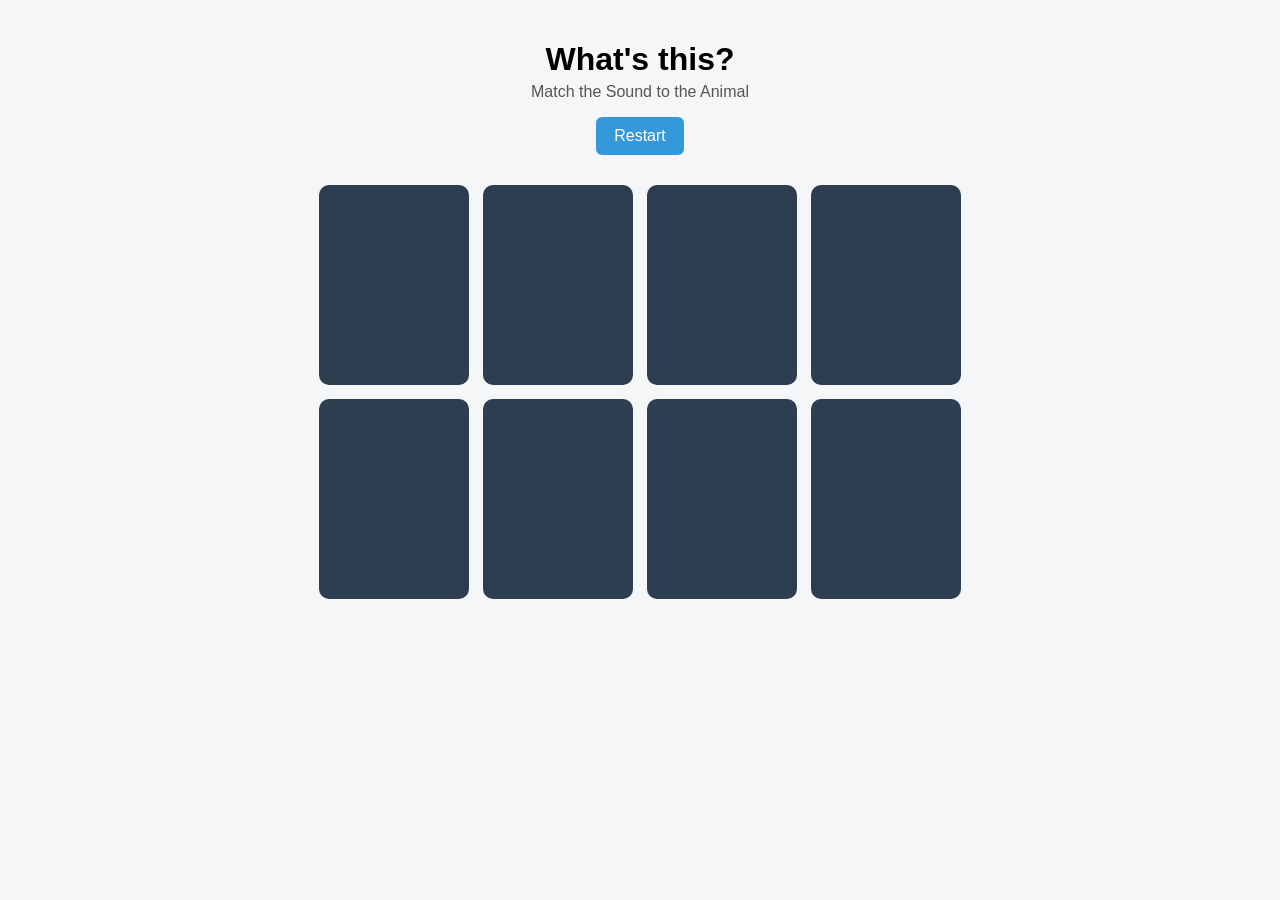
==== animals/animal-index.html @ 1074ee75 "Add files via upload" ====
<!DOCTYPE html>
<html lang="en">
<head>
  <meta charset="UTF-8" />
  <title>Sound & Image Matching Game</title>
  <link rel="stylesheet" href="style.css" />
</head>
<body>

<h1>What's this?</h1>
<p>Match the Sound to the Animal</p>

<button id="restartBtn">Restart</button>

<div id="gameBoard" class="game-board"></div>

<div id="celebration" class="celebration hidden">
  <div id="confetti"></div>
  <h2>🎉 All Clear! 🎉</h2>
  <p>Great listening!</p>
  <button id="celebrationRestartBtn">Play Again</button>
</div>


<script src="script.js"></script>
</body>
</html>
---- animals/style.css ----
body {
  font-family: Arial, sans-serif;
  background: #f4f6f8;
  text-align: center;
  padding: 20px;
  margin: 0;
}

h1 {
  margin-bottom: 5px;
}

p {
  margin-top: 0;
  color: #555;
}

/* Game board */
.game-board {
  display: grid;
  grid-template-columns: repeat(4, 150px);
  gap: 14px;
  justify-content: center;
  margin: 20px auto;
}

/* Card container */
.card {
  width: 150px;
  height: 200px;
  perspective: 1000px;
  cursor: pointer;
}

/* Disable interaction while flipping */
.card.locked {
  pointer-events: none;
}

/* Inner flip */
.card-inner {
  width: 100%;
  height: 100%;
  position: relative;
  transform-style: preserve-3d;
  transition: transform 0.8s ease; /* slow flip */
}

.card.flipped .card-inner {
  transform: rotateY(180deg);
}

/* Front & back faces */
.card-front,
.card-back {
  position: absolute;
  width: 100%;
  height: 100%;
  border-radius: 10px;
  backface-visibility: hidden;
  display: flex;
  align-items: center;
  justify-content: center;
}

.card-front {
  background: #2c3e50;
}

.card-back {
  background: #ecf0f1;
  transform: rotateY(180deg);
  font-size: 40px;
}

/* Images */
.card-back img {
  width: 100%;
  height: 100%;
  object-fit: contain;
  padding: 8px;
  box-sizing: border-box;
}

/* Buttons */
#restartBtn,
#celebrationRestartBtn {
  padding: 10px 18px;
  font-size: 16px;
  border: none;
  border-radius: 6px;
  color: white;
  cursor: pointer;
}

#restartBtn {
  background: #3498db;
  margin-bottom: 10px;
}

#restartBtn:hover {
  background: #2980b9;
}

#celebrationRestartBtn {
  background: #2ecc71;
  margin-top: 20px;
}

#celebrationRestartBtn:hover {
  background: #27ae60;
}

/* Celebration overlay */
.celebration {
  position: fixed;
  inset: 0;
  background: rgba(0, 0, 0, 0.7);
  color: white;
  display: flex;
  flex-direction: column;
  align-items: center;
  justify-content: center;
  z-index: 100;
}

.hidden {
  display: none;
}

/* Confetti */
#confetti {
  position: absolute;
  inset: 0;
  pointer-events: none;
  overflow: hidden;
}

.confetti-piece {
  position: absolute;
  width: 10px;
  height: 14px;
  opacity: 0.8;
  animation: fall linear forwards;
}

@keyframes fall {
  from {
    transform: translateY(-20px) rotate(0deg);
  }
  to {
    transform: translateY(110vh) rotate(360deg);
  }
}
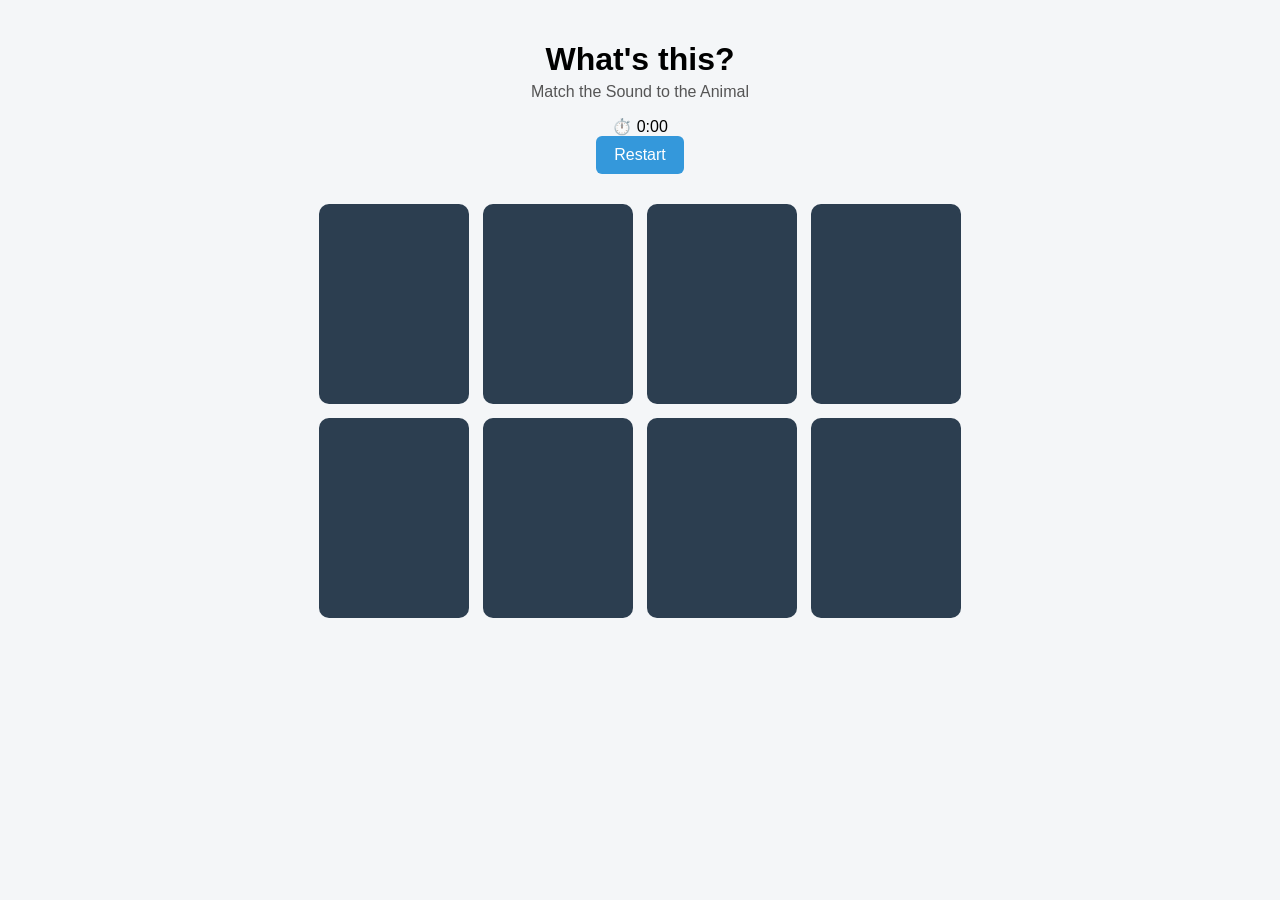
==== commit 6f56de04: "Update animal-index.html" ====
--- a/animals/animal-index.html
+++ b/animals/animal-index.html
@@ -9,19 +9,20 @@
 
 <h1>What's this?</h1>
 <p>Match the Sound to the Animal</p>
+<div id="timer">⏱️ 0:00</div>
 
 <button id="restartBtn">Restart</button>
 
 <div id="gameBoard" class="game-board"></div>
 
 <div id="celebration" class="celebration hidden">
+  <button id="closeCelebration" class="close-btn">✕</button>
   <div id="confetti"></div>
   <h2>🎉 All Clear! 🎉</h2>
   <p>Great listening!</p>
   <button id="celebrationRestartBtn">Play Again</button>
 </div>
 
-
 <script src="script.js"></script>
 </body>
 </html>
